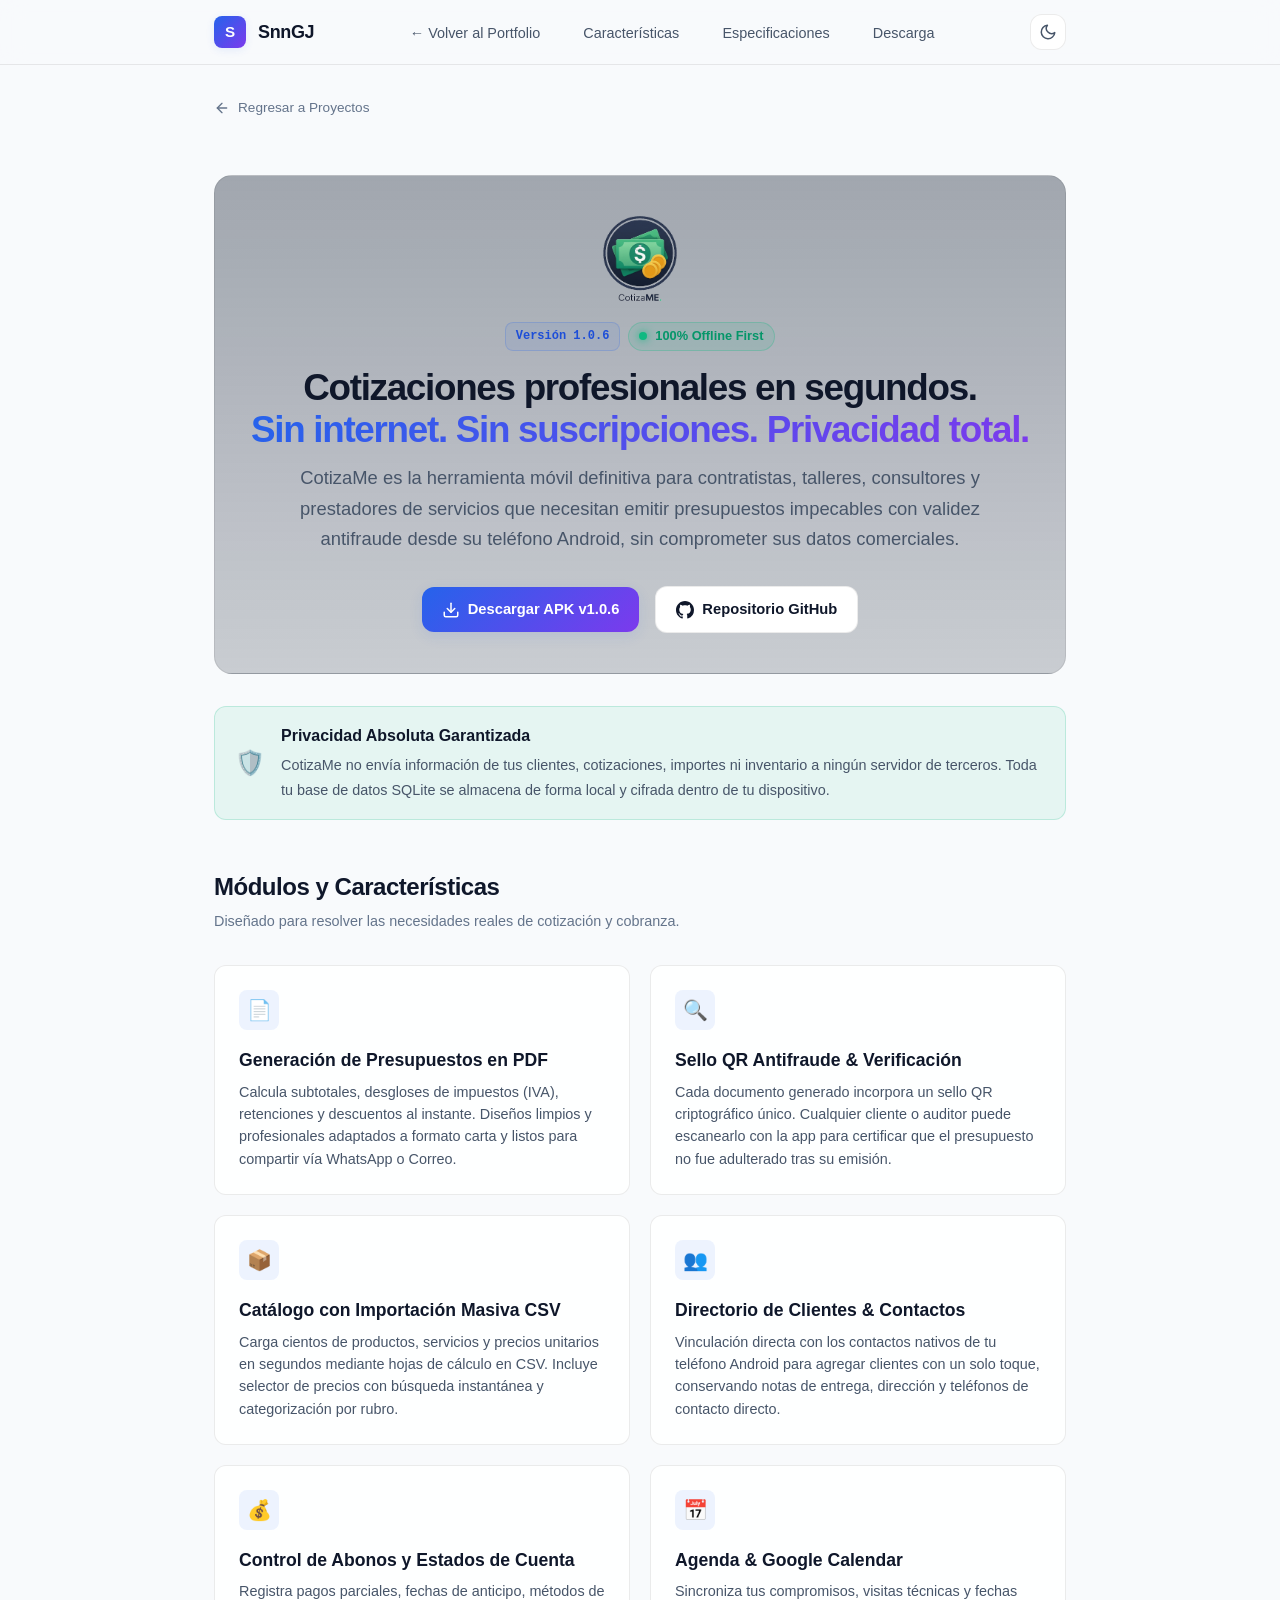
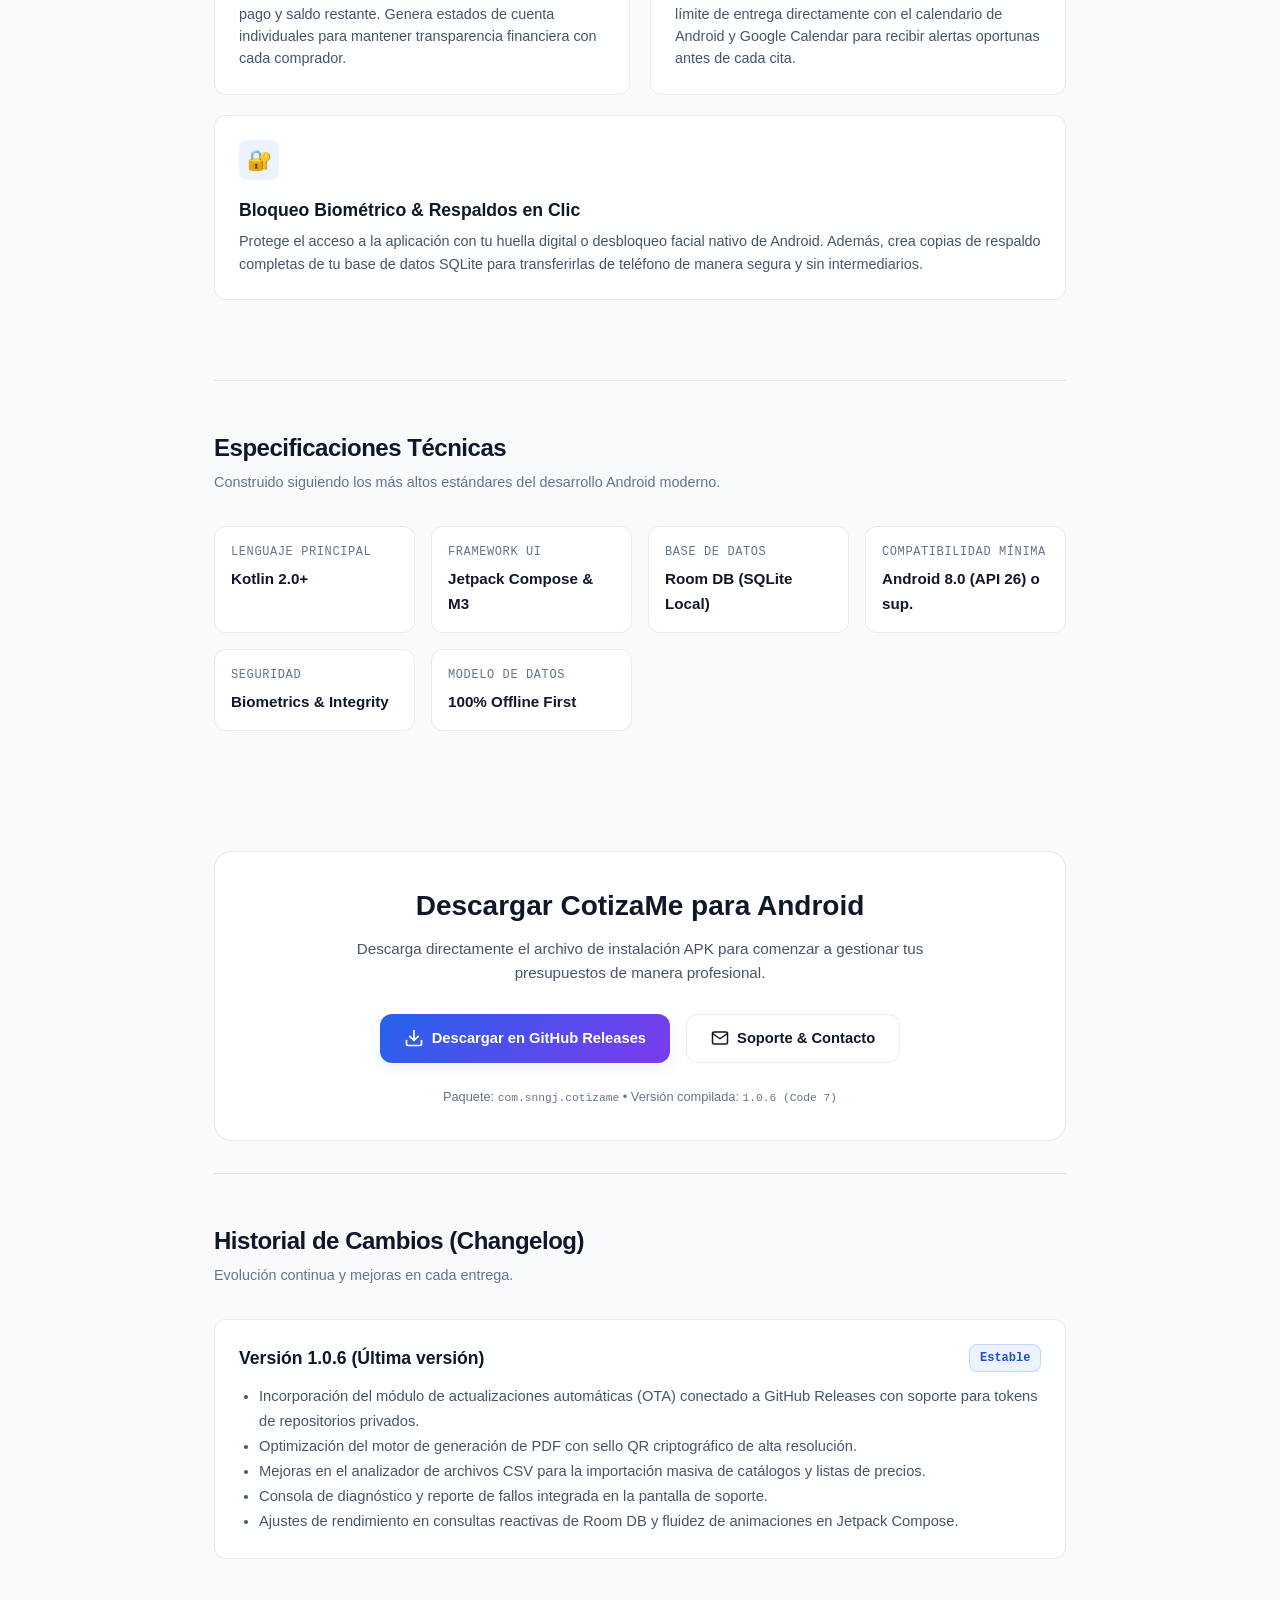
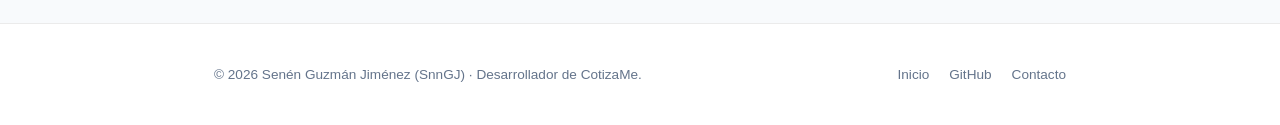
==== projects/cotizame/index.html @ 921ed097 "feat: initial release of developer portfolio and CotizaMe showcase" ====
<!DOCTYPE html>
<html lang="es" data-theme="dark">
<head>
  <meta charset="UTF-8">
  <meta name="viewport" content="width=device-width, initial-scale=1.0">
  <title>CotizaMe | App Móvil de Cotizaciones y Facturación 100% Offline para Android</title>
  <meta name="description" content="CotizaMe es una app para Android que permite generar cotizaciones profesionales en PDF con sello QR antifraude, catálogo CSV, agenda y control de abonos sin depender de internet.">
  <link rel="icon" type="image/svg+xml" href="../../assets/images/favicon.svg">

  <!-- Open Graph -->
  <meta property="og:title" content="CotizaMe | Cotizaciones Profesionales 100% Offline">
  <meta property="og:description" content="Genera presupuestos en PDF con sello QR antifraude, administra tu catálogo, clientes y abonos directamente en tu teléfono Android.">
  <meta property="og:type" content="article">
  <meta property="og:url" content="https://snngj.github.io/projects/cotizame/">
  <meta property="og:image" content="../../assets/images/cotizame-logo.png">

  <!-- Styles -->
  <link rel="stylesheet" href="../../assets/css/style.css">
  <style>
    .cotizame-hero-card {
      background: linear-gradient(180deg, rgba(30, 41, 59, 0.4) 0%, rgba(15, 23, 42, 0.2) 100%);
      border: 1px solid var(--border-color);
      border-radius: var(--radius-lg);
      padding: 2.5rem 2rem;
      text-align: center;
      margin: 2rem 0;
      position: relative;
      overflow: hidden;
    }
    .cotizame-logo-img {
      max-height: 85px;
      margin: 0 auto 1.25rem;
      object-fit: contain;
    }
    .privacy-callout {
      display: flex;
      align-items: center;
      gap: 1rem;
      padding: 1rem 1.25rem;
      border-radius: var(--radius-md);
      background: rgba(16, 185, 129, 0.08);
      border: 1px solid rgba(16, 185, 129, 0.2);
      color: var(--text-primary);
      margin: 2rem 0;
    }
    .privacy-icon {
      font-size: 1.5rem;
      flex-shrink: 0;
    }
    .download-card {
      background: var(--bg-secondary);
      border: 1px solid var(--border-color);
      border-radius: var(--radius-lg);
      padding: 2rem;
      text-align: center;
      margin: 3rem 0 2rem;
    }
  </style>
</head>
<body>

  <!-- Site Header -->
  <header class="site-header">
    <div class="container nav-container">
      <a href="../../index.html" class="brand-link">
        <div class="brand-avatar">S</div>
        <span>SnnGJ</span>
      </a>

      <ul class="nav-links">
        <li><a href="../../index.html#proyectos" class="nav-link">← Volver al Portfolio</a></li>
        <li><a href="#caracteristicas" class="nav-link">Características</a></li>
        <li><a href="#especificaciones" class="nav-link">Especificaciones</a></li>
        <li><a href="#descarga" class="nav-link">Descarga</a></li>
      </ul>

      <div class="nav-actions">
        <button class="theme-toggle-btn" type="button" aria-label="Cambiar tema"></button>
        <button class="mobile-menu-btn" type="button" aria-label="Abrir menú" aria-expanded="false">
          <svg width="20" height="20" viewBox="0 0 24 24" fill="none" stroke="currentColor" stroke-width="2" stroke-linecap="round" stroke-linejoin="round">
            <line x1="3" y1="12" x2="21" y2="12"></line>
            <line x1="3" y1="6" x2="21" y2="6"></line>
            <line x1="3" y1="18" x2="21" y2="18"></line>
          </svg>
        </button>
      </div>
    </div>
  </header>

  <main>
    <div class="container">
      <!-- Breadcrumb & Back -->
      <div style="padding-top: 2rem;">
        <a href="../../index.html" class="back-link">
          <svg width="16" height="16" viewBox="0 0 24 24" fill="none" stroke="currentColor" stroke-width="2" stroke-linecap="round" stroke-linejoin="round">
            <line x1="19" y1="12" x2="5" y2="12"></line>
            <polyline points="12 19 5 12 12 5"></polyline>
          </svg>
          Regresar a Proyectos
        </a>
      </div>

      <!-- CotizaMe Product Hero -->
      <div class="cotizame-hero-card">
        <img src="../../assets/images/cotizame-logo.png" alt="Logotipo Oficial CotizaMe" class="cotizame-logo-img">
        
        <div style="display: inline-flex; gap: 0.5rem; margin-bottom: 1rem;">
          <span class="badge">Versión 1.0.6</span>
          <span class="status-badge" style="margin-bottom: 0; padding: 0.2rem 0.65rem;">
            <span class="status-dot"></span>
            100% Offline First
          </span>
        </div>

        <h1 class="hero-title" style="font-size: 2.3rem; margin-bottom: 0.75rem;">
          Cotizaciones profesionales en segundos.<br>
          <span class="gradient-text">Sin internet. Sin suscripciones. Privacidad total.</span>
        </h1>

        <p class="hero-description" style="margin: 0 auto 2rem; max-width: 720px;">
          CotizaMe es la herramienta móvil definitiva para contratistas, talleres, consultores y prestadores de servicios que necesitan emitir presupuestos impecables con validez antifraude desde su teléfono Android, sin comprometer sus datos comerciales.
        </p>

        <div class="hero-actions" style="justify-content: center;">
          <a href="#descarga" class="btn btn-primary">
            <svg width="18" height="18" viewBox="0 0 24 24" fill="none" stroke="currentColor" stroke-width="2" stroke-linecap="round" stroke-linejoin="round">
              <path d="M21 15v4a2 2 0 0 1-2 2H5a2 2 0 0 1-2-2v-4"></path>
              <polyline points="7 10 12 15 17 10"></polyline>
              <line x1="12" y1="15" x2="12" y2="3"></line>
            </svg>
            Descargar APK v1.0.6
          </a>
          <a href="https://github.com/SnnGJ" target="_blank" rel="noopener noreferrer" class="btn btn-secondary">
            <svg width="18" height="18" viewBox="0 0 24 24" fill="currentColor">
              <path d="M12 0C5.37 0 0 5.37 0 12c0 5.31 3.435 9.795 8.205 11.385.6.105.825-.255.825-.57 0-.285-.015-1.23-.015-2.235-3.015.555-3.795-.735-4.035-1.41-.135-.345-.72-1.41-1.23-1.695-.42-.225-1.02-.78-.015-.795.945-.015 1.62.87 1.845 1.23 1.08 1.815 2.805 1.305 3.495.99.105-.78.42-1.305.765-1.605-2.67-.3-5.46-1.335-5.46-5.925 0-1.305.465-2.385 1.23-3.225-.12-.3-.54-1.53.12-3.18 0 0 1.005-.315 3.3 1.23.96-.27 1.98-.405 3-.405s2.04.135 3 .405c2.295-1.56 3.3-1.23 3.3-1.23.66 1.65.24 2.88.12 3.18.765.84 1.23 1.905 1.23 3.225 0 4.605-2.805 5.625-5.475 5.925.435.375.81 1.095.81 2.22 0 1.605-.015 2.895-.015 3.3 0 .315.225.69.825.57A12.02 12.02 0 0024 12c0-6.63-5.37-12-12-12z"/>
            </svg>
            Repositorio GitHub
          </a>
        </div>
      </div>

      <!-- Privacy Guarantee Callout -->
      <div class="privacy-callout">
        <span class="privacy-icon">🛡️</span>
        <div>
          <strong style="display:block; margin-bottom: 0.2rem;">Privacidad Absoluta Garantizada</strong>
          <span style="font-size: 0.9rem; color: var(--text-secondary);">
            CotizaMe no envía información de tus clientes, cotizaciones, importes ni inventario a ningún servidor de terceros. Toda tu base de datos SQLite se almacena de forma local y cifrada dentro de tu dispositivo.
          </span>
        </div>
      </div>

      <!-- Features Bento Grid -->
      <section id="caracteristicas" class="section" style="border-top: none; padding-top: 1rem;">
        <div class="section-header">
          <div>
            <h2 class="section-title">Módulos y Características</h2>
            <p class="section-subtitle">Diseñado para resolver las necesidades reales de cotización y cobranza.</p>
          </div>
        </div>

        <div class="bento-grid">
          <div class="bento-card">
            <div class="bento-icon">📄</div>
            <h3 class="bento-title">Generación de Presupuestos en PDF</h3>
            <p class="bento-text">
              Calcula subtotales, desgloses de impuestos (IVA), retenciones y descuentos al instante. Diseños limpios y profesionales adaptados a formato carta y listos para compartir vía WhatsApp o Correo.
            </p>
          </div>

          <div class="bento-card">
            <div class="bento-icon">🔍</div>
            <h3 class="bento-title">Sello QR Antifraude & Verificación</h3>
            <p class="bento-text">
              Cada documento generado incorpora un sello QR criptográfico único. Cualquier cliente o auditor puede escanearlo con la app para certificar que el presupuesto no fue adulterado tras su emisión.
            </p>
          </div>

          <div class="bento-card">
            <div class="bento-icon">📦</div>
            <h3 class="bento-title">Catálogo con Importación Masiva CSV</h3>
            <p class="bento-text">
              Carga cientos de productos, servicios y precios unitarios en segundos mediante hojas de cálculo en CSV. Incluye selector de precios con búsqueda instantánea y categorización por rubro.
            </p>
          </div>

          <div class="bento-card">
            <div class="bento-icon">👥</div>
            <h3 class="bento-title">Directorio de Clientes & Contactos</h3>
            <p class="bento-text">
              Vinculación directa con los contactos nativos de tu teléfono Android para agregar clientes con un solo toque, conservando notas de entrega, dirección y teléfonos de contacto directo.
            </p>
          </div>

          <div class="bento-card">
            <div class="bento-icon">💰</div>
            <h3 class="bento-title">Control de Abonos y Estados de Cuenta</h3>
            <p class="bento-text">
              Registra pagos parciales, fechas de anticipo, métodos de pago y saldo restante. Genera estados de cuenta individuales para mantener transparencia financiera con cada comprador.
            </p>
          </div>

          <div class="bento-card">
            <div class="bento-icon">📅</div>
            <h3 class="bento-title">Agenda & Google Calendar</h3>
            <p class="bento-text">
              Sincroniza tus compromisos, visitas técnicas y fechas límite de entrega directamente con el calendario de Android y Google Calendar para recibir alertas oportunas antes de cada cita.
            </p>
          </div>

          <div class="bento-card col-span-2">
            <div class="bento-icon">🔐</div>
            <h3 class="bento-title">Bloqueo Biométrico & Respaldos en Clic</h3>
            <p class="bento-text">
              Protege el acceso a la aplicación con tu huella digital o desbloqueo facial nativo de Android. Además, crea copias de respaldo completas de tu base de datos SQLite para transferirlas de teléfono de manera segura y sin intermediarios.
            </p>
          </div>
        </div>
      </section>

      <!-- Technical Specs -->
      <section id="especificaciones" class="section">
        <div class="section-header">
          <div>
            <h2 class="section-title">Especificaciones Técnicas</h2>
            <p class="section-subtitle">Construido siguiendo los más altos estándares del desarrollo Android moderno.</p>
          </div>
        </div>

        <div class="specs-grid">
          <div class="spec-box">
            <div class="spec-label">Lenguaje Principal</div>
            <div class="spec-val">Kotlin 2.0+</div>
          </div>
          <div class="spec-box">
            <div class="spec-label">Framework UI</div>
            <div class="spec-val">Jetpack Compose & M3</div>
          </div>
          <div class="spec-box">
            <div class="spec-label">Base de Datos</div>
            <div class="spec-val">Room DB (SQLite Local)</div>
          </div>
          <div class="spec-box">
            <div class="spec-label">Compatibilidad Mínima</div>
            <div class="spec-val">Android 8.0 (API 26) o sup.</div>
          </div>
          <div class="spec-box">
            <div class="spec-label">Seguridad</div>
            <div class="spec-val">Biometrics & Integrity</div>
          </div>
          <div class="spec-box">
            <div class="spec-label">Modelo de Datos</div>
            <div class="spec-val">100% Offline First</div>
          </div>
        </div>
      </section>

      <!-- Download & Installation Section -->
      <section id="descarga" class="download-card">
        <h2 style="font-size: 1.75rem; font-weight: 800; margin-bottom: 0.5rem;">Descargar CotizaMe para Android</h2>
        <p style="color: var(--text-secondary); max-width: 600px; margin: 0 auto 1.75rem; font-size: 0.95rem;">
          Descarga directamente el archivo de instalación APK para comenzar a gestionar tus presupuestos de manera profesional.
        </p>

        <div style="display: flex; gap: 1rem; justify-content: center; flex-wrap: wrap;">
          <a href="https://github.com/SnnGJ/CotizaMe/releases/latest" target="_blank" rel="noopener noreferrer" class="btn btn-primary" style="padding: 0.75rem 1.5rem;">
            <svg width="20" height="20" viewBox="0 0 24 24" fill="none" stroke="currentColor" stroke-width="2" stroke-linecap="round" stroke-linejoin="round">
              <path d="M21 15v4a2 2 0 0 1-2 2H5a2 2 0 0 1-2-2v-4"></path>
              <polyline points="7 10 12 15 17 10"></polyline>
              <line x1="12" y1="15" x2="12" y2="3"></line>
            </svg>
            Descargar en GitHub Releases
          </a>
          <a href="mailto:od.senen@gmail.com?subject=Consulta%20sobre%20CotizaMe" class="btn btn-secondary" style="padding: 0.75rem 1.5rem;">
            <svg width="18" height="18" viewBox="0 0 24 24" fill="none" stroke="currentColor" stroke-width="2" stroke-linecap="round" stroke-linejoin="round">
              <path d="M4 4h16c1.1 0 2 .9 2 2v12c0 1.1-.9 2-2 2H4c-1.1 0-2-.9-2-2V6c0-1.1.9-2 2-2z"></path>
              <polyline points="22,6 12,13 2,6"></polyline>
            </svg>
            Soporte & Contacto
          </a>
        </div>

        <div style="margin-top: 1.5rem; font-size: 0.8rem; color: var(--text-muted);">
          <span>Paquete: <code>com.snngj.cotizame</code></span> • <span>Versión compilada: <code>1.0.6 (Code 7)</code></span>
        </div>
      </section>

      <!-- Changelog Section -->
      <section class="section" style="padding-bottom: 4rem;">
        <div class="section-header">
          <div>
            <h2 class="section-title">Historial de Cambios (Changelog)</h2>
            <p class="section-subtitle">Evolución continua y mejoras en cada entrega.</p>
          </div>
        </div>

        <div style="background: var(--bg-card); border: 1px solid var(--border-color); border-radius: var(--radius-md); padding: 1.5rem;">
          <div style="display: flex; align-items: center; justify-content: space-between; margin-bottom: 0.75rem;">
            <strong style="font-size: 1.1rem; color: var(--text-primary);">Versión 1.0.6 (Última versión)</strong>
            <span class="badge">Estable</span>
          </div>
          <ul style="margin-left: 1.25rem; color: var(--text-secondary); font-size: 0.92rem; line-height: 1.7;">
            <li>Incorporación del módulo de actualizaciones automáticas (OTA) conectado a GitHub Releases con soporte para tokens de repositorios privados.</li>
            <li>Optimización del motor de generación de PDF con sello QR criptográfico de alta resolución.</li>
            <li>Mejoras en el analizador de archivos CSV para la importación masiva de catálogos y listas de precios.</li>
            <li>Consola de diagnóstico y reporte de fallos integrada en la pantalla de soporte.</li>
            <li>Ajustes de rendimiento en consultas reactivas de Room DB y fluidez de animaciones en Jetpack Compose.</li>
          </ul>
        </div>
      </section>
    </div>
  </main>

  <!-- Site Footer -->
  <footer class="site-footer">
    <div class="container footer-inner">
      <div class="footer-copy">
        © 2026 Senén Guzmán Jiménez (SnnGJ) · Desarrollador de CotizaMe.
      </div>
      <ul class="footer-links">
        <li><a href="../../index.html" class="footer-link">Inicio</a></li>
        <li><a href="https://github.com/SnnGJ" target="_blank" rel="noopener noreferrer" class="footer-link">GitHub</a></li>
        <li><a href="mailto:od.senen@gmail.com" class="footer-link">Contacto</a></li>
      </ul>
    </div>
  </footer>

  <script src="../../assets/js/main.js"></script>
</body>
</html>
---- assets/css/style.css ----
/* ==========================================================================
   SnnGJ Developer Portfolio & Projects - Modern Minimalist Design System
   ========================================================================== */

:root {
  /* Color Palette - Dark Mode (Default) */
  --bg-primary: #0b0d11;
  --bg-secondary: #13161c;
  --bg-tertiary: #1b1f27;
  --bg-card: rgba(22, 26, 34, 0.7);
  --bg-card-hover: rgba(28, 33, 44, 0.9);
  --bg-glass: rgba(11, 13, 17, 0.82);

  --border-color: rgba(255, 255, 255, 0.08);
  --border-hover: rgba(255, 255, 255, 0.16);
  --border-focus: rgba(99, 102, 241, 0.5);

  --text-primary: #f3f4f6;
  --text-secondary: #9ca3af;
  --text-muted: #6b7280;
  --text-inverse: #0b0d11;

  --accent-primary: #3b82f6;
  --accent-secondary: #6366f1;
  --accent-gradient: linear-gradient(135deg, #3b82f6 0%, #8b5cf6 100%);
  --accent-glow: rgba(59, 130, 246, 0.15);

  --badge-bg: rgba(59, 130, 246, 0.12);
  --badge-text: #60a5fa;
  --badge-border: rgba(59, 130, 246, 0.25);

  --success-bg: rgba(16, 185, 129, 0.12);
  --success-text: #34d399;
  --success-border: rgba(16, 185, 129, 0.25);

  --code-bg: #151821;
  --code-border: rgba(255, 255, 255, 0.06);

  /* Typography */
  --font-sans: 'Inter', -apple-system, BlinkMacSystemFont, 'Segoe UI', Roboto, 'Helvetica Neue', sans-serif;
  --font-mono: 'JetBrains Mono', 'Fira Code', ui-monospace, SFMono-Regular, Menlo, Monaco, Consolas, monospace;

  /* Spacing & Layout */
  --max-width: 900px;
  --radius-sm: 8px;
  --radius-md: 12px;
  --radius-lg: 18px;
  --radius-full: 9999px;

  --transition-fast: 0.15s ease;
  --transition-normal: 0.25s ease;
}

[data-theme="light"] {
  --bg-primary: #f8fafc;
  --bg-secondary: #ffffff;
  --bg-tertiary: #f1f5f9;
  --bg-card: rgba(255, 255, 255, 0.85);
  --bg-card-hover: #ffffff;
  --bg-glass: rgba(248, 250, 252, 0.85);

  --border-color: rgba(0, 0, 0, 0.08);
  --border-hover: rgba(0, 0, 0, 0.15);
  --border-focus: rgba(99, 102, 241, 0.5);

  --text-primary: #0f172a;
  --text-secondary: #475569;
  --text-muted: #64748b;
  --text-inverse: #ffffff;

  --accent-primary: #2563eb;
  --accent-secondary: #4f46e5;
  --accent-gradient: linear-gradient(135deg, #2563eb 0%, #7c3aed 100%);
  --accent-glow: rgba(37, 99, 235, 0.1);

  --badge-bg: rgba(37, 99, 235, 0.08);
  --badge-text: #1d4ed8;
  --badge-border: rgba(37, 99, 235, 0.2);

  --success-bg: rgba(16, 185, 129, 0.1);
  --success-text: #059669;
  --success-border: rgba(16, 185, 129, 0.25);

  --code-bg: #f1f5f9;
  --code-border: rgba(0, 0, 0, 0.08);
}

/* ==========================================================================
   CSS Reset & Base Styles
   ========================================================================== */

*, *::before, *::after {
  box-sizing: border-box;
  margin: 0;
  padding: 0;
}

html {
  font-family: var(--font-sans);
  background-color: var(--bg-primary);
  color: var(--text-primary);
  line-height: 1.6;
  scroll-behavior: smooth;
  -webkit-font-smoothing: antialiased;
  -moz-osx-font-smoothing: grayscale;
}

body {
  min-height: 100vh;
  display: flex;
  flex-direction: column;
  background-color: var(--bg-primary);
  overflow-x: hidden;
}

a {
  color: inherit;
  text-decoration: none;
  transition: color var(--transition-fast);
}

img {
  max-width: 100%;
  height: auto;
  display: block;
}

button {
  font-family: inherit;
  cursor: pointer;
  border: none;
  background: none;
}

/* ==========================================================================
   Container & Layout
   ========================================================================== */

.container {
  width: 100%;
  max-width: var(--max-width);
  margin: 0 auto;
  padding: 0 1.5rem;
}

/* ==========================================================================
   Header & Navigation
   ========================================================================== */

.site-header {
  position: sticky;
  top: 0;
  z-index: 100;
  background-color: var(--bg-glass);
  backdrop-filter: blur(12px);
  -webkit-backdrop-filter: blur(12px);
  border-bottom: 1px solid var(--border-color);
  transition: background-color var(--transition-normal), border-color var(--transition-normal);
}

.nav-container {
  display: flex;
  align-items: center;
  justify-content: space-between;
  height: 64px;
}

.brand-link {
  display: flex;
  align-items: center;
  gap: 0.75rem;
  font-weight: 700;
  font-size: 1.125rem;
  letter-spacing: -0.02em;
}

.brand-avatar {
  width: 32px;
  height: 32px;
  border-radius: var(--radius-sm);
  background: var(--accent-gradient);
  display: flex;
  align-items: center;
  justify-content: center;
  color: #fff;
  font-weight: 800;
  font-size: 0.95rem;
  box-shadow: 0 2px 8px var(--accent-glow);
}

.nav-links {
  display: flex;
  align-items: center;
  gap: 1.5rem;
  list-style: none;
}

.nav-link {
  font-size: 0.9rem;
  color: var(--text-secondary);
  font-weight: 500;
  padding: 0.35rem 0.6rem;
  border-radius: var(--radius-sm);
  transition: color var(--transition-fast), background-color var(--transition-fast);
}

.nav-link:hover, .nav-link.active {
  color: var(--text-primary);
  background-color: var(--bg-secondary);
}

.nav-actions {
  display: flex;
  align-items: center;
  gap: 0.75rem;
}

.theme-toggle-btn {
  width: 36px;
  height: 36px;
  border-radius: var(--radius-md);
  border: 1px solid var(--border-color);
  background-color: var(--bg-secondary);
  color: var(--text-secondary);
  display: flex;
  align-items: center;
  justify-content: center;
  transition: all var(--transition-fast);
}

.theme-toggle-btn:hover {
  color: var(--text-primary);
  border-color: var(--border-hover);
  background-color: var(--bg-tertiary);
}

.mobile-menu-btn {
  display: none;
  width: 36px;
  height: 36px;
  border-radius: var(--radius-md);
  border: 1px solid var(--border-color);
  background-color: var(--bg-secondary);
  color: var(--text-primary);
  align-items: center;
  justify-content: center;
}

/* ==========================================================================
   Hero Section
   ========================================================================== */

.hero-section {
  padding: 4rem 0 3rem;
}

.status-badge {
  display: inline-flex;
  align-items: center;
  gap: 0.5rem;
  padding: 0.3rem 0.85rem;
  background-color: var(--success-bg);
  color: var(--success-text);
  border: 1px solid var(--success-border);
  border-radius: var(--radius-full);
  font-size: 0.8rem;
  font-weight: 600;
  margin-bottom: 1.5rem;
}

.status-dot {
  width: 8px;
  height: 8px;
  border-radius: 50%;
  background-color: #10b981;
  box-shadow: 0 0 8px #10b981;
  animation: pulse-dot 2s infinite ease-in-out;
}

@keyframes pulse-dot {
  0%, 100% { opacity: 1; transform: scale(1); }
  50% { opacity: 0.5; transform: scale(0.85); }
}

.hero-title {
  font-size: 2.75rem;
  font-weight: 800;
  letter-spacing: -0.035em;
  line-height: 1.15;
  margin-bottom: 1rem;
}

.gradient-text {
  background: var(--accent-gradient);
  -webkit-background-clip: text;
  -webkit-text-fill-color: transparent;
}

.hero-description {
  font-size: 1.15rem;
  color: var(--text-secondary);
  max-width: 680px;
  margin-bottom: 1.75rem;
  line-height: 1.65;
}

.hero-actions {
  display: flex;
  align-items: center;
  gap: 1rem;
  flex-wrap: wrap;
}

/* ==========================================================================
   Buttons & Badges
   ========================================================================== */

.btn {
  display: inline-flex;
  align-items: center;
  justify-content: center;
  gap: 0.5rem;
  padding: 0.65rem 1.25rem;
  font-size: 0.92rem;
  font-weight: 600;
  border-radius: var(--radius-md);
  transition: all var(--transition-fast);
  text-decoration: none;
}

.btn-primary {
  background: var(--accent-gradient);
  color: #ffffff;
  box-shadow: 0 4px 14px var(--accent-glow);
}

.btn-primary:hover {
  transform: translateY(-1px);
  box-shadow: 0 6px 20px var(--accent-glow);
  filter: brightness(1.05);
}

.btn-secondary {
  background-color: var(--bg-secondary);
  color: var(--text-primary);
  border: 1px solid var(--border-color);
}

.btn-secondary:hover {
  background-color: var(--bg-tertiary);
  border-color: var(--border-hover);
  transform: translateY(-1px);
}

.badge {
  display: inline-flex;
  align-items: center;
  gap: 0.35rem;
  padding: 0.2rem 0.6rem;
  font-size: 0.75rem;
  font-weight: 600;
  font-family: var(--font-mono);
  border-radius: var(--radius-sm);
  background-color: var(--badge-bg);
  color: var(--badge-text);
  border: 1px solid var(--badge-border);
}

.badge-outline {
  background-color: transparent;
  color: var(--text-muted);
  border-color: var(--border-color);
}

/* ==========================================================================
   Section Headers
   ========================================================================== */

.section {
  padding: 3rem 0;
  border-top: 1px solid var(--border-color);
}

.section-header {
  display: flex;
  align-items: flex-end;
  justify-content: space-between;
  margin-bottom: 2rem;
}

.section-title {
  font-size: 1.5rem;
  font-weight: 700;
  letter-spacing: -0.02em;
}

.section-subtitle {
  font-size: 0.9rem;
  color: var(--text-muted);
  margin-top: 0.25rem;
}

/* ==========================================================================
   Project Cards (Featured & Grid)
   ========================================================================== */

.project-card {
  background-color: var(--bg-card);
  border: 1px solid var(--border-color);
  border-radius: var(--radius-lg);
  padding: 1.75rem;
  position: relative;
  transition: all var(--transition-normal);
  backdrop-filter: blur(8px);
  margin-bottom: 1.5rem;
}

.project-card:hover {
  border-color: var(--border-hover);
  background-color: var(--bg-card-hover);
  transform: translateY(-2px);
  box-shadow: 0 10px 30px rgba(0, 0, 0, 0.2);
}

.project-card-header {
  display: flex;
  align-items: flex-start;
  justify-content: space-between;
  gap: 1rem;
  margin-bottom: 1rem;
}

.project-title-group {
  display: flex;
  align-items: center;
  gap: 1rem;
}

.project-app-icon {
  width: 52px;
  height: 52px;
  border-radius: var(--radius-md);
  object-fit: contain;
  background: var(--bg-tertiary);
  padding: 4px;
  border: 1px solid var(--border-color);
}

.project-title {
  font-size: 1.35rem;
  font-weight: 700;
  letter-spacing: -0.015em;
  display: flex;
  align-items: center;
  gap: 0.6rem;
}

.project-tagline {
  font-size: 0.88rem;
  color: var(--text-muted);
}

.project-desc {
  font-size: 0.98rem;
  color: var(--text-secondary);
  line-height: 1.65;
  margin-bottom: 1.25rem;
}

.feature-pill-list {
  display: flex;
  flex-wrap: wrap;
  gap: 0.5rem;
  margin-bottom: 1.5rem;
}

.feature-pill {
  font-size: 0.8rem;
  padding: 0.25rem 0.65rem;
  background-color: var(--bg-secondary);
  border: 1px solid var(--border-color);
  border-radius: var(--radius-full);
  color: var(--text-secondary);
}

.project-card-footer {
  display: flex;
  align-items: center;
  justify-content: space-between;
  flex-wrap: wrap;
  gap: 1rem;
  padding-top: 1rem;
  border-top: 1px solid var(--border-color);
}

.tech-stack-row {
  display: flex;
  align-items: center;
  gap: 0.5rem;
  flex-wrap: wrap;
}

.tech-tag {
  font-family: var(--font-mono);
  font-size: 0.75rem;
  color: var(--text-muted);
}

/* Future Project Placeholder */
.project-card-upcoming {
  border-style: dashed;
  opacity: 0.75;
  background: transparent;
}
.project-card-upcoming:hover {
  opacity: 0.95;
}

/* ==========================================================================
   Bento Grid for Showcase Pages
   ========================================================================== */

.bento-grid {
  display: grid;
  grid-template-columns: repeat(2, 1fr);
  gap: 1.25rem;
  margin: 2rem 0;
}

.bento-card {
  background-color: var(--bg-card);
  border: 1px solid var(--border-color);
  border-radius: var(--radius-md);
  padding: 1.5rem;
  display: flex;
  flex-direction: column;
  transition: all var(--transition-fast);
}

.bento-card:hover {
  border-color: var(--border-hover);
  background-color: var(--bg-card-hover);
}

.bento-card.col-span-2 {
  grid-column: span 2;
}

.bento-icon {
  width: 40px;
  height: 40px;
  border-radius: var(--radius-sm);
  background-color: var(--badge-bg);
  color: var(--badge-text);
  display: flex;
  align-items: center;
  justify-content: center;
  font-size: 1.25rem;
  margin-bottom: 1rem;
}

.bento-title {
  font-size: 1.1rem;
  font-weight: 700;
  margin-bottom: 0.4rem;
}

.bento-text {
  font-size: 0.9rem;
  color: var(--text-secondary);
  line-height: 1.55;
}

/* ==========================================================================
   Blog & Devlog Section
   ========================================================================== */

.blog-list {
  display: flex;
  flex-direction: column;
  gap: 1rem;
}

.blog-item {
  display: flex;
  align-items: baseline;
  justify-content: space-between;
  padding: 1rem 1.25rem;
  border-radius: var(--radius-md);
  border: 1px solid transparent;
  background-color: transparent;
  transition: all var(--transition-fast);
  gap: 1.5rem;
}

.blog-item:hover {
  background-color: var(--bg-secondary);
  border-color: var(--border-color);
}

.blog-item-left {
  display: flex;
  flex-direction: column;
  gap: 0.25rem;
}

.blog-item-title {
  font-size: 1.05rem;
  font-weight: 600;
  color: var(--text-primary);
}

.blog-item:hover .blog-item-title {
  color: var(--accent-primary);
}

.blog-item-meta {
  font-size: 0.8rem;
  color: var(--text-muted);
  display: flex;
  align-items: center;
  gap: 0.75rem;
}

.blog-item-date {
  font-family: var(--font-mono);
  font-size: 0.82rem;
  color: var(--text-muted);
  white-space: nowrap;
}

/* ==========================================================================
   Article / Longform Layout
   ========================================================================== */

.article-header {
  padding: 3rem 0 2rem;
  border-bottom: 1px solid var(--border-color);
  margin-bottom: 2.5rem;
}

.back-link {
  display: inline-flex;
  align-items: center;
  gap: 0.5rem;
  font-size: 0.85rem;
  font-weight: 500;
  color: var(--text-muted);
  margin-bottom: 1.5rem;
}

.back-link:hover {
  color: var(--text-primary);
}

.article-title {
  font-size: 2.5rem;
  font-weight: 800;
  letter-spacing: -0.03em;
  line-height: 1.2;
  margin-bottom: 1rem;
}

.article-meta {
  display: flex;
  align-items: center;
  gap: 1rem;
  font-size: 0.88rem;
  color: var(--text-muted);
  font-family: var(--font-mono);
}

.article-body {
  font-size: 1.08rem;
  line-height: 1.8;
  color: var(--text-secondary);
}

.article-body h2 {
  font-size: 1.55rem;
  font-weight: 700;
  color: var(--text-primary);
  margin: 2.5rem 0 1rem;
  letter-spacing: -0.02em;
}

.article-body h3 {
  font-size: 1.25rem;
  font-weight: 600;
  color: var(--text-primary);
  margin: 2rem 0 0.75rem;
}

.article-body p {
  margin-bottom: 1.4rem;
}

.article-body ul, .article-body ol {
  margin: 1rem 0 1.5rem 1.5rem;
}

.article-body li {
  margin-bottom: 0.5rem;
}

.article-body strong {
  color: var(--text-primary);
}

.callout {
  border-left: 4px solid var(--accent-primary);
  background-color: var(--bg-secondary);
  padding: 1.25rem;
  border-radius: 0 var(--radius-md) var(--radius-md) 0;
  margin: 1.75rem 0;
}

.callout-title {
  font-weight: 700;
  font-size: 0.95rem;
  color: var(--text-primary);
  margin-bottom: 0.35rem;
  display: flex;
  align-items: center;
  gap: 0.5rem;
}

.code-block-wrapper {
  position: relative;
  margin: 1.5rem 0;
}

pre {
  background-color: var(--code-bg);
  border: 1px solid var(--code-border);
  border-radius: var(--radius-md);
  padding: 1.25rem;
  overflow-x: auto;
  font-family: var(--font-mono);
  font-size: 0.88rem;
  line-height: 1.6;
}

code {
  font-family: var(--font-mono);
  font-size: 0.88em;
}

p code, li code {
  background-color: var(--code-bg);
  border: 1px solid var(--code-border);
  padding: 0.15rem 0.4rem;
  border-radius: 4px;
  color: var(--badge-text);
}

.copy-code-btn {
  position: absolute;
  top: 0.6rem;
  right: 0.6rem;
  padding: 0.3rem 0.6rem;
  font-size: 0.75rem;
  font-family: var(--font-mono);
  background-color: var(--bg-tertiary);
  color: var(--text-muted);
  border: 1px solid var(--border-color);
  border-radius: var(--radius-sm);
  transition: all var(--transition-fast);
}

.copy-code-btn:hover {
  color: var(--text-primary);
  background-color: var(--bg-card-hover);
}

/* ==========================================================================
   Specs & Changelog Table
   ========================================================================== */

.specs-grid {
  display: grid;
  grid-template-columns: repeat(auto-fit, minmax(200px, 1fr));
  gap: 1rem;
  margin: 1.5rem 0;
}

.spec-box {
  padding: 1rem;
  background-color: var(--bg-secondary);
  border: 1px solid var(--border-color);
  border-radius: var(--radius-md);
}

.spec-label {
  font-size: 0.75rem;
  text-transform: uppercase;
  letter-spacing: 0.05em;
  color: var(--text-muted);
  font-family: var(--font-mono);
  margin-bottom: 0.3rem;
}

.spec-val {
  font-weight: 600;
  color: var(--text-primary);
  font-size: 0.95rem;
}

/* ==========================================================================
   Footer
   ========================================================================== */

.site-footer {
  margin-top: auto;
  border-top: 1px solid var(--border-color);
  padding: 2.5rem 0;
  background-color: var(--bg-secondary);
}

.footer-inner {
  display: flex;
  align-items: center;
  justify-content: space-between;
  flex-wrap: wrap;
  gap: 1.25rem;
}

.footer-copy {
  font-size: 0.85rem;
  color: var(--text-muted);
}

.footer-links {
  display: flex;
  align-items: center;
  gap: 1.25rem;
  list-style: none;
}

.footer-link {
  font-size: 0.85rem;
  color: var(--text-muted);
  display: flex;
  align-items: center;
  gap: 0.35rem;
  transition: color var(--transition-fast);
}

.footer-link:hover {
  color: var(--text-primary);
}

/* ==========================================================================
   Responsive Adaptations
   ========================================================================== */

@media (max-width: 768px) {
  .hero-title {
    font-size: 2.1rem;
  }
  
  .article-title {
    font-size: 1.95rem;
  }

  .nav-links {
    display: none;
    position: absolute;
    top: 64px;
    left: 0;
    width: 100%;
    background-color: var(--bg-primary);
    border-bottom: 1px solid var(--border-color);
    flex-direction: column;
    padding: 1rem 1.5rem;
    gap: 0.75rem;
  }

  .nav-links.is-open {
    display: flex;
  }

  .mobile-menu-btn {
    display: flex;
  }

  .bento-grid {
    grid-template-columns: 1fr;
  }

  .bento-card.col-span-2 {
    grid-column: span 1;
  }

  .blog-item {
    flex-direction: column;
    gap: 0.4rem;
  }

  .footer-inner {
    flex-direction: column;
    align-items: flex-start;
  }
}
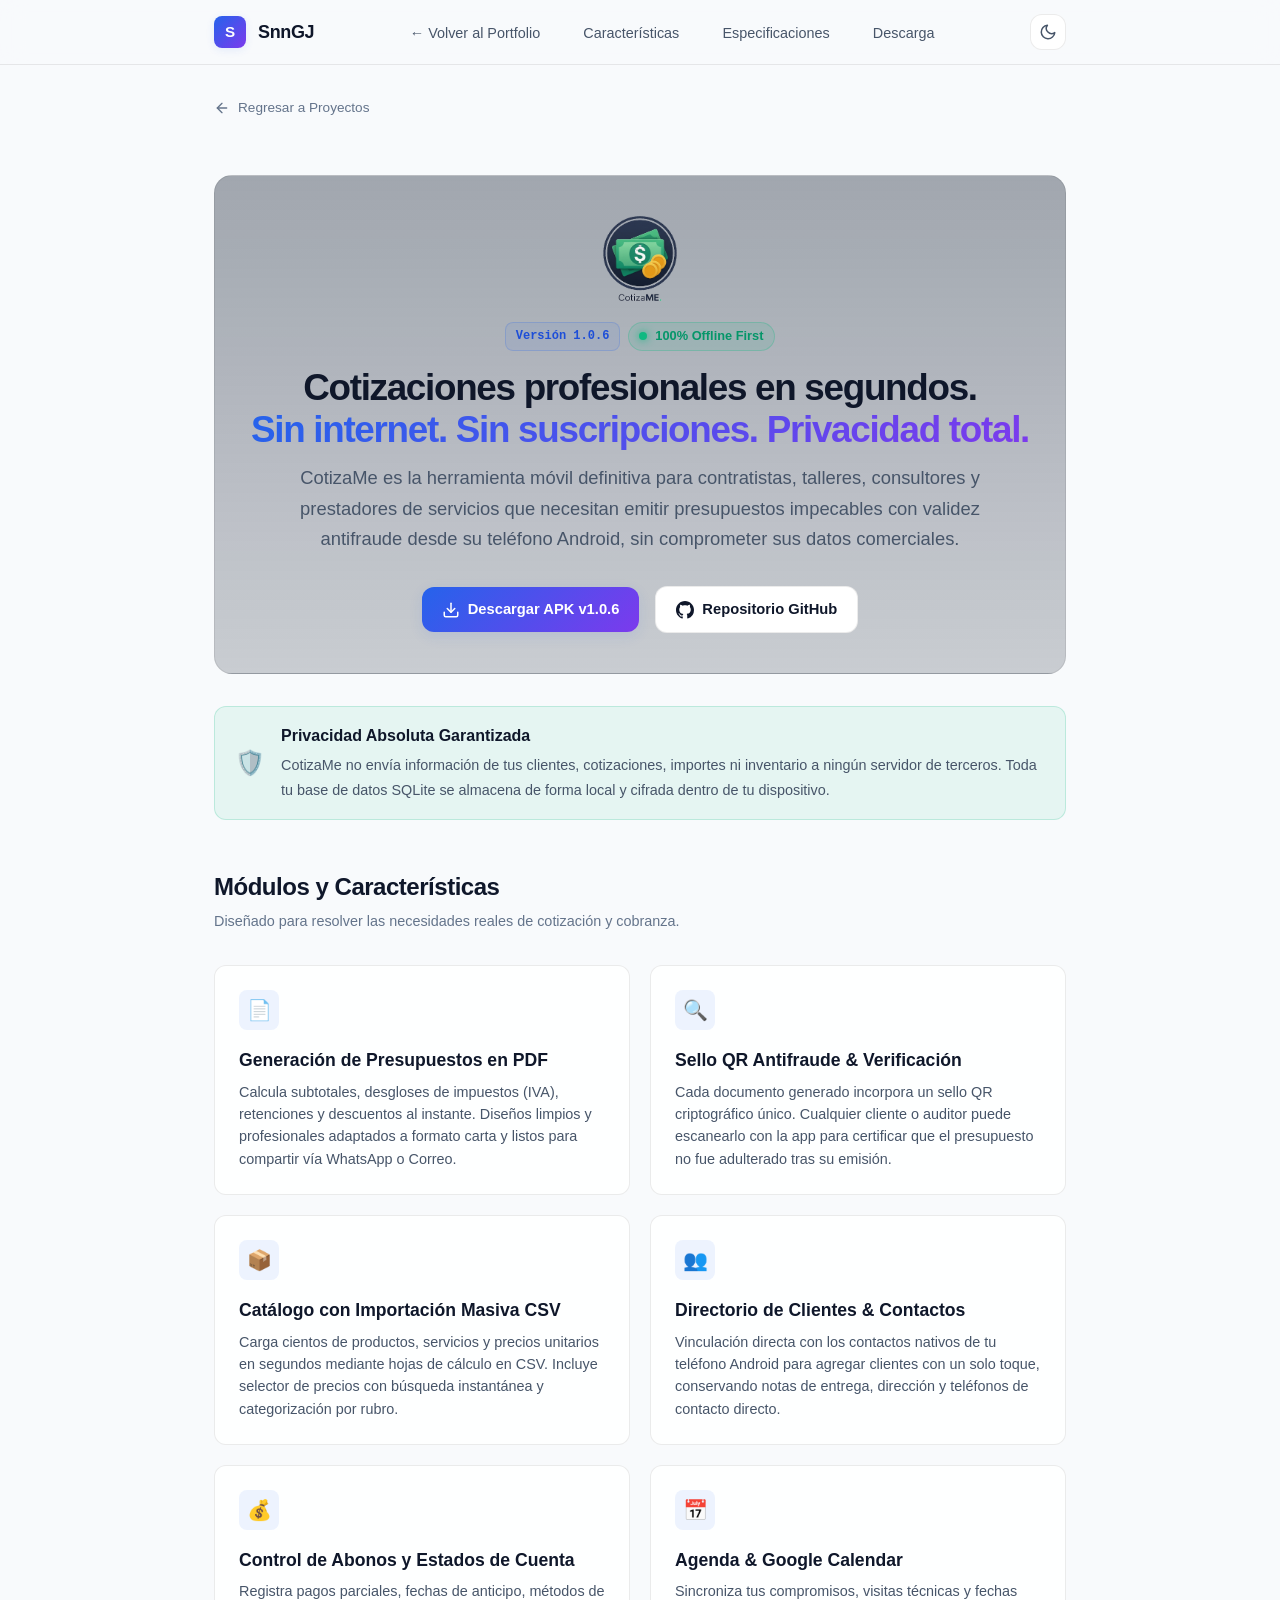
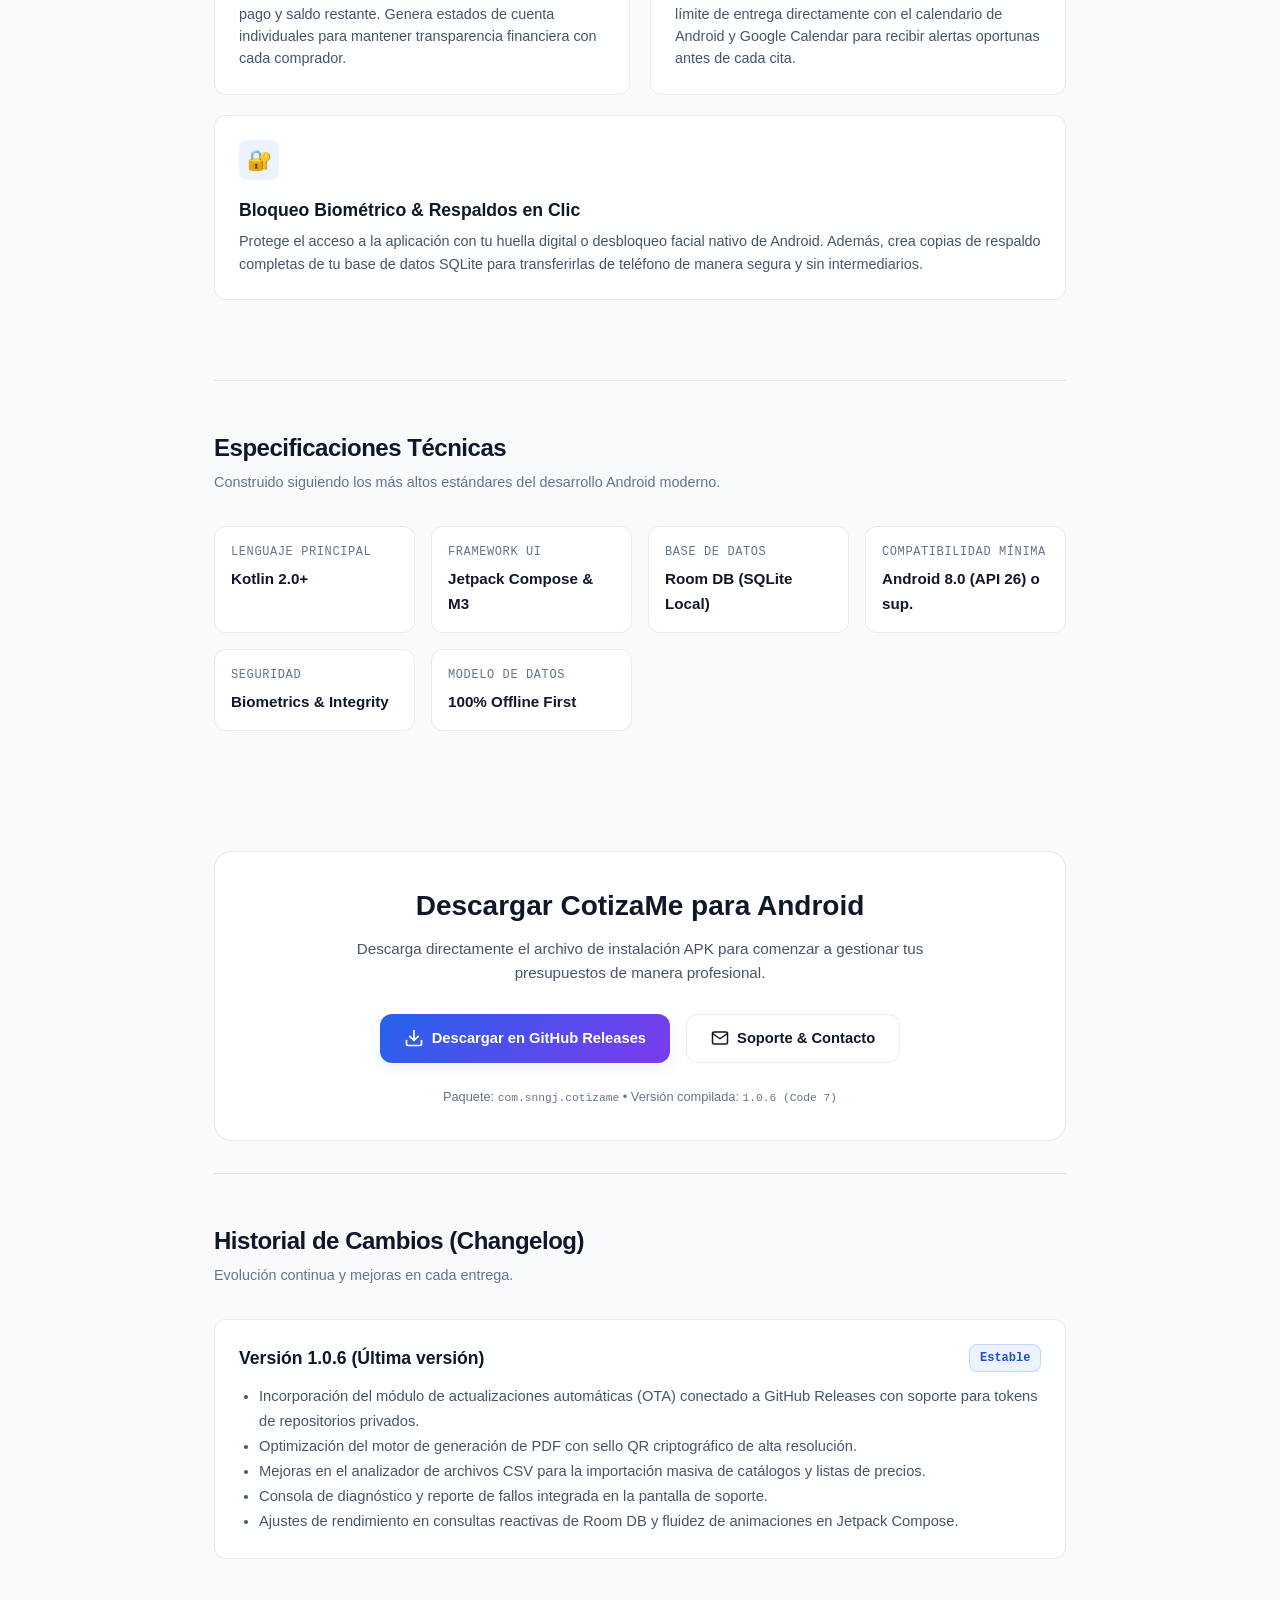
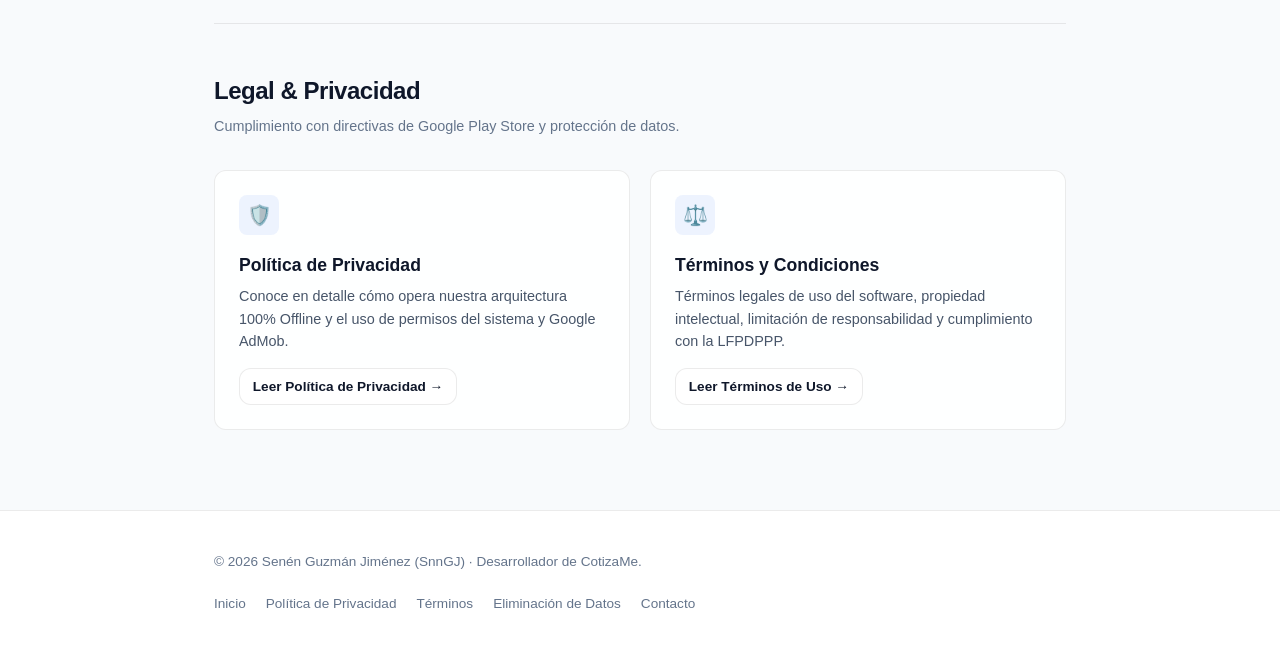
==== commit 644bfa69: "feat: add privacy policy and terms of service for CotizaMe (Google Play Console ready)" ====
--- a/projects/cotizame/index.html
+++ b/projects/cotizame/index.html
@@ -308,6 +308,40 @@
           </ul>
         </div>
       </section>
+
+      <!-- Legal & Privacy Section -->
+      <section class="section" style="padding-bottom: 3rem;">
+        <div class="section-header">
+          <div>
+            <h2 class="section-title">Legal & Privacidad</h2>
+            <p class="section-subtitle">Cumplimiento con directivas de Google Play Store y protección de datos.</p>
+          </div>
+        </div>
+
+        <div class="bento-grid" style="margin-top: 0;">
+          <div class="bento-card">
+            <div class="bento-icon">🛡️</div>
+            <h3 class="bento-title">Política de Privacidad</h3>
+            <p class="bento-text" style="margin-bottom: 1rem;">
+              Conoce en detalle cómo opera nuestra arquitectura 100% Offline y el uso de permisos del sistema y Google AdMob.
+            </p>
+            <a href="privacy.html" class="btn btn-secondary" style="margin-top: auto; align-self: flex-start; font-size: 0.85rem; padding: 0.4rem 0.8rem;">
+              Leer Política de Privacidad →
+            </a>
+          </div>
+
+          <div class="bento-card">
+            <div class="bento-icon">⚖️</div>
+            <h3 class="bento-title">Términos y Condiciones</h3>
+            <p class="bento-text" style="margin-bottom: 1rem;">
+              Términos legales de uso del software, propiedad intelectual, limitación de responsabilidad y cumplimiento con la LFPDPPP.
+            </p>
+            <a href="terms.html" class="btn btn-secondary" style="margin-top: auto; align-self: flex-start; font-size: 0.85rem; padding: 0.4rem 0.8rem;">
+              Leer Términos de Uso →
+            </a>
+          </div>
+        </div>
+      </section>
     </div>
   </main>
 
@@ -319,7 +353,9 @@
       </div>
       <ul class="footer-links">
         <li><a href="../../index.html" class="footer-link">Inicio</a></li>
-        <li><a href="https://github.com/SnnGJ" target="_blank" rel="noopener noreferrer" class="footer-link">GitHub</a></li>
+        <li><a href="privacy.html" class="footer-link">Política de Privacidad</a></li>
+        <li><a href="terms.html" class="footer-link">Términos</a></li>
+        <li><a href="privacy.html#eliminacion-datos" class="footer-link">Eliminación de Datos</a></li>
         <li><a href="mailto:od.senen@gmail.com" class="footer-link">Contacto</a></li>
       </ul>
     </div>
